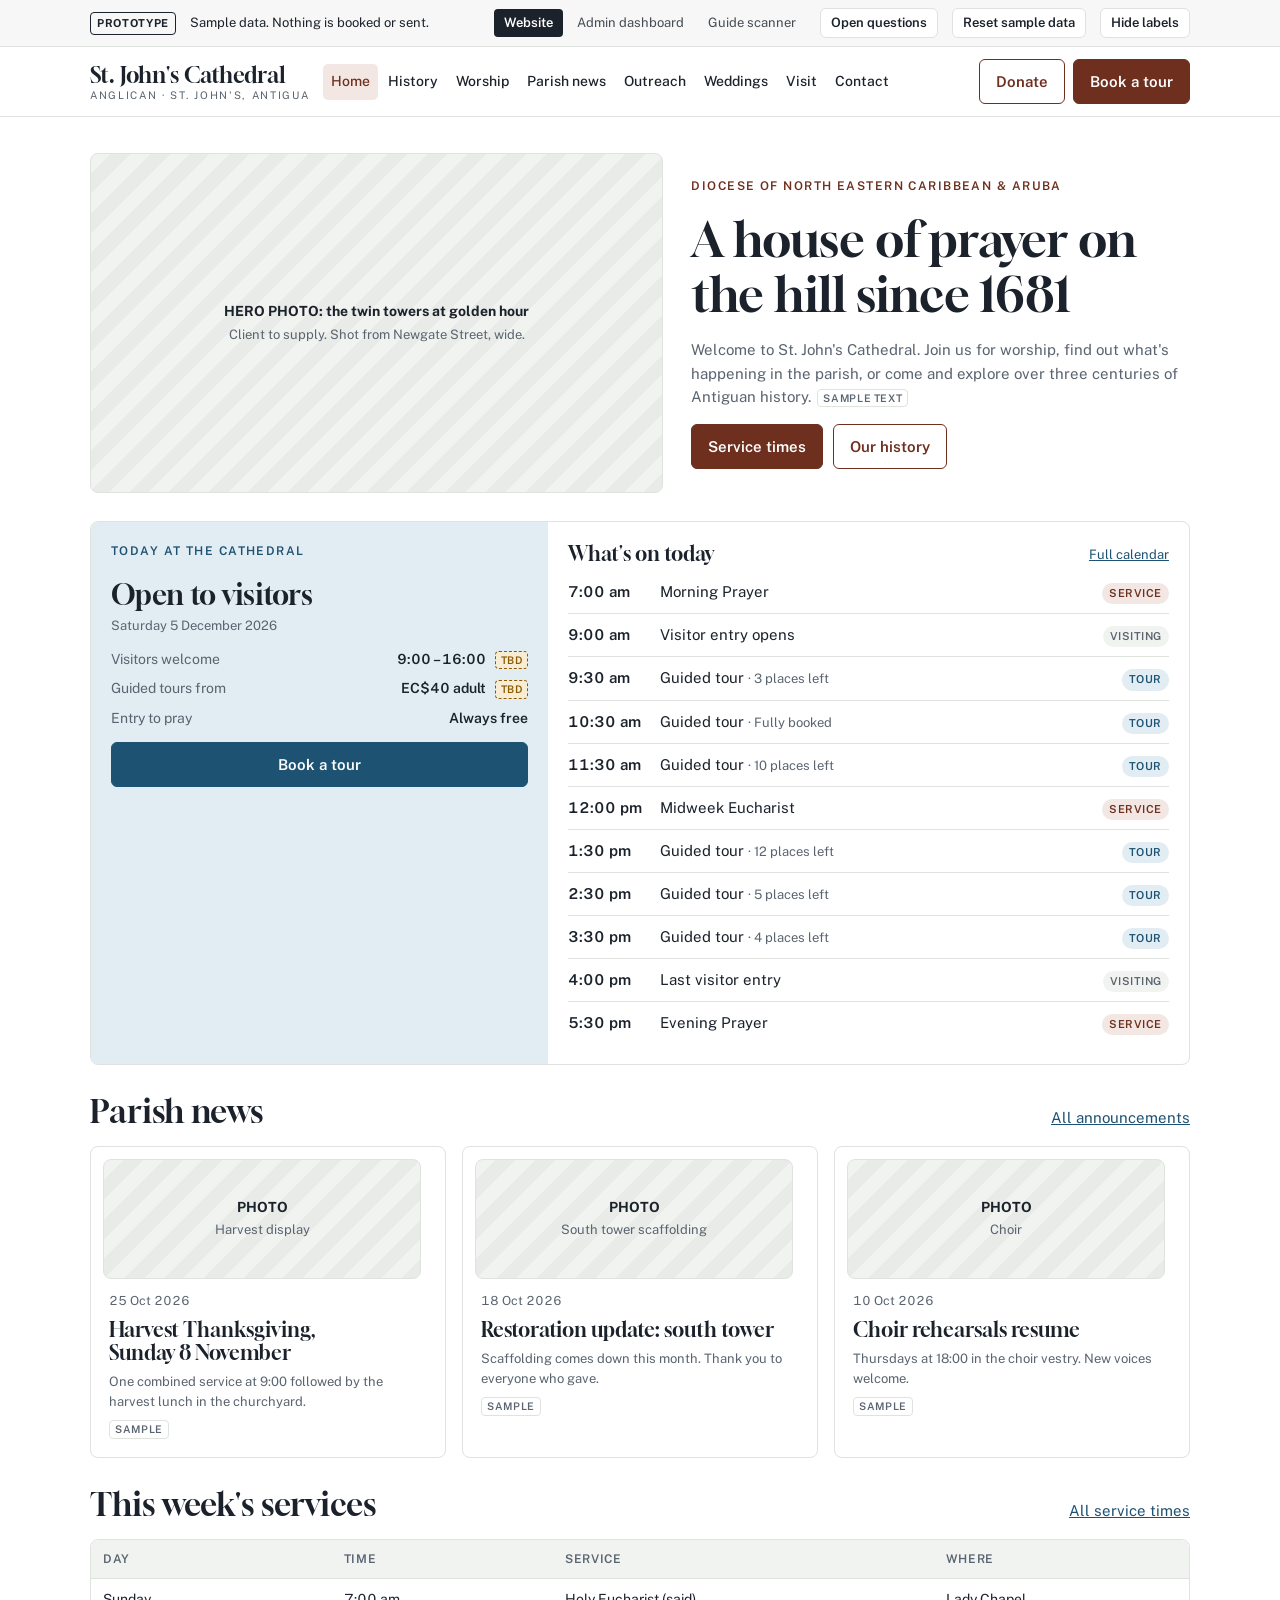
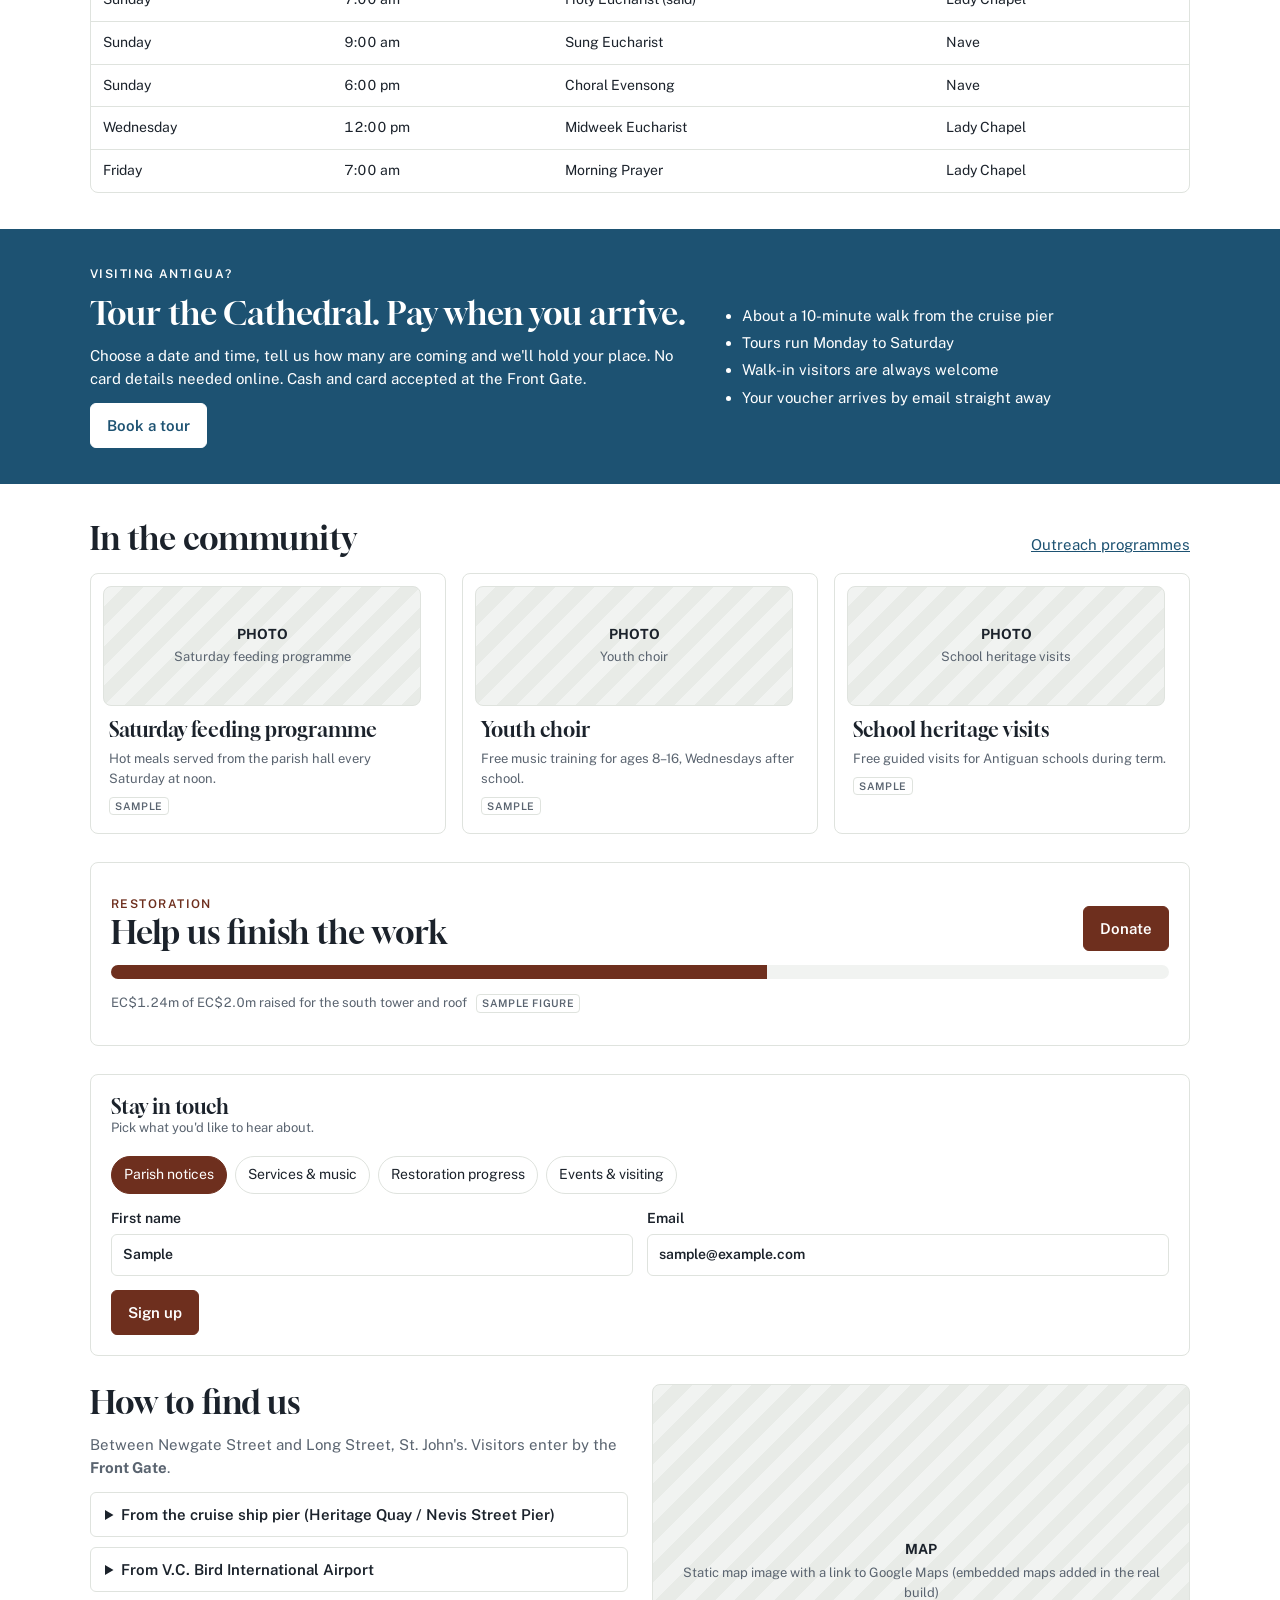
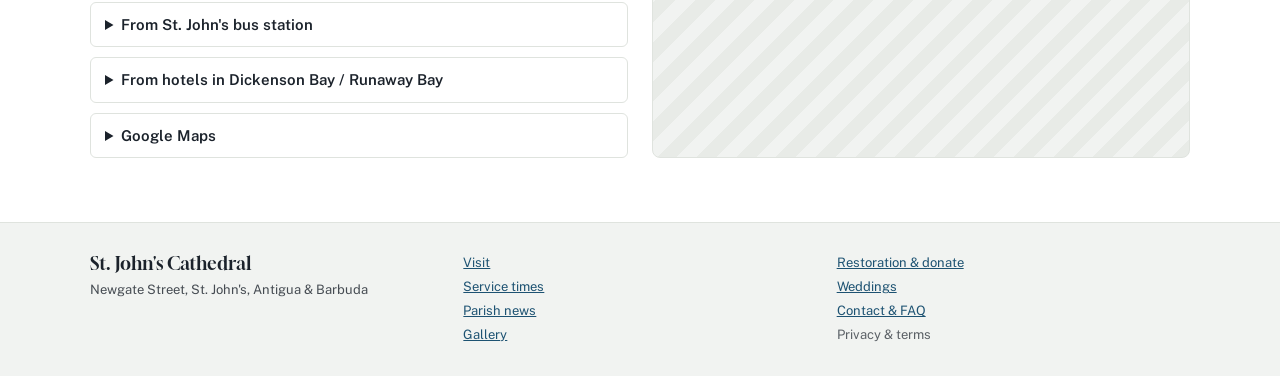
==== index.html @ 1766d7dc "Prototype upload Uploading prototype" ====
<!doctype html>
<html lang="en">
<head>
<meta charset="utf-8">
<meta name="viewport" content="width=device-width, initial-scale=1, viewport-fit=cover">
<title>St. John's Cathedral</title>
<link rel="preconnect" href="https://fonts.googleapis.com">
<link rel="stylesheet" href="https://fonts.googleapis.com/css2?family=Gloock&family=Public+Sans:wght@400;500;600;700&display=swap">
<link rel="stylesheet" href="styles.css">
</head>
<body data-page="home">
<div class="proto gut"><div class="col">
  <span class="tag">Prototype</span>
  <span>Sample data. Nothing is booked or sent.</span>
  <span class="sp"></span>
  <div class="modes" role="navigation" aria-label="Prototype views">
    <a href="index.html" data-mode="site">Website</a>
    <a href="admin.html" data-mode="admin">Admin dashboard</a>
    <a href="scanner.html" data-mode="scanner">Guide scanner</a>
  </div>
  <button type="button" id="qBtn">Open questions</button>
  <button type="button" id="resetBtn">Reset sample data</button>
  <button type="button" id="tbdBtn" aria-pressed="true">Hide labels</button>
</div></div>

<header class="site gut" id="siteHeader"><div class="col">
  <a class="wordmark" href="index.html">St. John's Cathedral<small>Anglican · St. John's, Antigua</small></a>
  <button type="button" class="menu-btn" id="menuBtn" aria-expanded="false" aria-controls="mainNav">Menu</button>
  <nav class="main" id="mainNav" aria-label="Main">
    <a href="index.html">Home</a>
    <a href="history.html">History</a>
    <a href="worship.html">Worship</a>
    <a href="news.html">Parish news</a>
    <a href="outreach.html">Outreach</a>
    <a href="weddings.html">Weddings</a>
    <a href="visit.html">Visit</a>
    <a href="contact.html">Contact</a>
  </nav>
  <div class="hdr-cta">
    <a class="btn ghost" href="restore.html">Donate</a>
    <a class="btn" href="book.html">Book a tour</a>
  </div>
</div></header>

<main>
<section class="view" data-view="home"><div class="gut"><div class="col stack">
  <div class="hero">
    <div class="ph" style="min-height:340px"><div><b>HERO PHOTO: the twin towers at golden hour</b>Client to supply. Shot from Newgate Street, wide.</div></div>
    <div class="copy">
      <div class="eyebrow">Diocese of North Eastern Caribbean &amp; Aruba</div>
      <h1>A house of prayer on the hill since 1681</h1>
      <p class="muted">Welcome to St. John's Cathedral. Join us for worship, find out what's happening in the parish, or come and explore over three centuries of Antiguan history.<span class="sample">Sample text</span></p>
      <div class="chips" style="gap:10px">
        <a class="btn" href="worship.html">Service times</a>
        <a class="btn ghost" href="history.html">Our history</a>
      </div>
    </div>
  </div>

  <div class="today">
    <div class="open">
      <div class="eyebrow" style="color:var(--sea)">Today at the Cathedral</div>
      <div><div class="big" id="todayLabel">Open</div><p class="muted small" id="todayDate"></p></div>
      <div class="sumrows">
        <div><dt>Visitors welcome</dt><dd class="tnum">9:00 – 16:00 <span class="tbd">TBD</span></dd></div>
        <div><dt>Guided tours from</dt><dd class="tnum" id="fromPrice">EC$40</dd></div>
        <div><dt>Entry to pray</dt><dd>Always free</dd></div>
      </div>
      <a class="btn sea" href="book.html">Book a tour</a>
    </div>
    <div>
      <div class="sec-head" style="margin-bottom:6px"><h3>What's on today</h3><a href="worship.html" class="small">Full calendar</a></div>
      <ul class="tl" id="todayList"></ul>
    </div>
  </div>

  <div class="stack" style="gap:16px">
    <div class="sec-head"><h2>Parish news</h2><a href="news.html">All announcements</a></div>
    <div class="cards" id="homeNews"></div>
  </div>

  <div class="stack" style="gap:16px">
    <div class="sec-head"><h2>This week's services</h2><a href="worship.html">All service times</a></div>
    <div class="tw"><table><thead><tr><th>Day</th><th>Time</th><th>Service</th><th>Where</th></tr></thead><tbody id="homeServices"></tbody></table></div>
  </div>
</div></div>

  <div class="visit-band gut" style="margin-top:36px"><div class="col">
    <div class="stack" style="gap:12px">
      <div class="eyebrow">Visiting Antigua?</div>
      <h2>Tour the Cathedral. Pay when you arrive.</h2>
      <p>Choose a date and time, tell us how many are coming and we'll hold your place. No card details needed online. Cash and card accepted at the Front Gate.</p>
      <div><a class="btn" href="book.html">Book a tour</a></div>
    </div>
    <ul>
      <li>About a 10-minute walk from the cruise pier</li>
      <li>Tours run Monday to Saturday</li>
      <li>Walk-in visitors are always welcome</li>
      <li>Your voucher arrives by email straight away</li>
    </ul>
  </div></div>

<div class="gut"><div class="col stack" style="padding-top:36px">
  <div class="stack" style="gap:16px">
    <div class="sec-head"><h2>In the community</h2><a href="outreach.html">Outreach programmes</a></div>
    <div class="cards" id="homeOutreach"></div>
  </div>

  <div class="band" style="border-radius:8px;border:1px solid var(--line)"><div class="col" style="padding-inline:20px;display:grid;gap:14px">
    <div class="sec-head"><div><div class="eyebrow">Restoration</div><h2>Help us finish the work</h2></div><a class="btn" href="restore.html">Donate</a></div>
    <div class="progress" aria-label="Restoration fund progress"><i style="width:62%"></i></div>
    <p class="muted small tnum">EC$1.24m of EC$2.0m raised for the south tower and roof <span class="sample">Sample figure</span></p>
  </div></div>

  <div class="panel">
    <div><h3>Stay in touch</h3><p class="muted small">Pick what you'd like to hear about.</p></div>
    <form id="newsForm" class="stack" style="gap:14px">
      <div class="chips">
        <label class="chip"><input type="checkbox" id="nl1" checked><span>Parish notices</span></label>
        <label class="chip"><input type="checkbox" id="nl2"><span>Services &amp; music</span></label>
        <label class="chip"><input type="checkbox" id="nl3"><span>Restoration progress</span></label>
        <label class="chip"><input type="checkbox" id="nl4"><span>Events &amp; visiting</span></label>
      </div>
      <div class="grid2"><label class="f">First name<input id="nlName" value="Sample"></label><label class="f">Email<input id="nlEmail" type="email" value="sample@example.com"></label></div>
      <div><button type="submit">Sign up</button></div>
    </form>
  </div>

  <div class="find">
    <div class="stack" style="gap:12px">
      <h2>How to find us</h2>
      <p class="muted">Between Newgate Street and Long Street, St. John's. Visitors enter by the <b>Front Gate</b>.</p>
      <div class="dirs" id="dirsHome"></div>
    </div>
    <div class="ph" style="min-height:260px"><div><b>MAP</b>Static map image with a link to Google Maps (embedded maps added in the real build)</div></div>
  </div>
</div></div>
</section>
</main>

<footer class="site gut" id="siteFooter"><div class="col">
  <div><h3>St. John's Cathedral</h3><p class="small" style="opacity:.8;margin-top:6px">Newgate Street, St. John's, Antigua &amp; Barbuda</p></div>
  <div class="small" style="display:grid;gap:4px"><a href="visit.html">Visit</a><a href="worship.html">Service times</a><a href="news.html">Parish news</a><a href="gallery.html">Gallery</a></div>
  <div class="small" style="display:grid;gap:4px"><a href="restore.html">Restoration &amp; donate</a><a href="weddings.html">Weddings</a><a href="contact.html">Contact &amp; FAQ</a><span style="opacity:.7">Privacy &amp; terms</span></div>
</div></footer>

<aside class="drawer" id="drawer" hidden aria-label="Open questions">
  <div class="sec-head"><h2>Open questions</h2><button type="button" class="ghost" id="qClose">Close</button></div>
  <p class="muted small">To settle with the church at tonight's showcase. Each one appears in the prototype with a <span class="tbd" style="margin:0">TBD</span> label.</p>
  <ol id="qList"></ol>
</aside>
<div class="toast" id="toast" hidden role="status"></div>
<script src="app.js"></script>
</body>
</html>
---- styles.css ----
/* Base reset */
:root{padding-top:env(safe-area-inset-top,0px);padding-bottom:env(safe-area-inset-bottom,0px)}
body{margin:0}
img{max-width:100%}
[hidden]{display:none!important}

/* Layout: clickable site mockup. A thin prototype bar switches between Website / Admin / Scanner; site pages share one sticky header and a 1100px column. */
:root{
  --bg:#ffffff; --surface:#ffffff; --sunk:#f1f3f1; --ink:#1b222b; --muted:#5a6470; --line:#dfe3de;
  --accent:#6e2f1e;        /* mahogany */
  --accent-ink:#ffffff;
  --accent-soft:#f2e7e3;
  --sea:#1d5272;           /* harbour blue */
  --sea-soft:#e2edf3;
  --ok:#2c6b3d; --ok-soft:#e2f0e5; --bad:#a3302a; --bad-soft:#f6e2e0; --warn:#8a5a00; --warn-soft:#f7ecd4;
  --proto:#f6f7f6; --proto-ink:#1b222b; --bezel:#2a2f36; --bezel-ink:#e9ecef; --toast:#1b222b; --toast-ink:#ffffff;
  --hatch:#e8ebe7;
  color-scheme:light;
  --display:"Gloock", Georgia, "Times New Roman", serif;
  --body:"Public Sans", system-ui, -apple-system, "Segoe UI", sans-serif;
  --mono:ui-monospace, "SFMono-Regular", Menlo, Consolas, monospace;
}
*{box-sizing:border-box}
body{background:var(--bg);color:var(--ink);font-family:var(--body);font-size:15px;line-height:1.55}
body::before{content:"";position:fixed;inset:0 0 auto;height:env(safe-area-inset-top,0px);z-index:30;background:var(--proto)}
.gut{padding-left:max(16px,env(safe-area-inset-left,0px));padding-right:max(16px,env(safe-area-inset-right,0px))}
.col{max-width:1100px;margin:0 auto}
a{color:var(--sea)}
h1,h2,h3{font-family:var(--display);font-weight:400;line-height:1.15;text-wrap:balance;margin:0}
h1{font-size:clamp(30px,5vw,48px)} h2{font-size:clamp(24px,3.2vw,32px)} h3{font-size:20px}
p{margin:0} .muted{color:var(--muted)} .small{font-size:13px}
.eyebrow{font-size:12px;letter-spacing:.12em;text-transform:uppercase;font-weight:600;color:var(--accent)}
button,.btn{font:inherit;font-weight:600;border-radius:6px;padding:10px 16px;cursor:pointer;border:1px solid var(--accent);background:var(--accent);color:var(--accent-ink);text-decoration:none;display:inline-flex;align-items:center;gap:8px;justify-content:center}
.btn.ghost,button.ghost{background:transparent;color:var(--accent)}
.btn.sea{background:var(--sea);border-color:var(--sea);color:var(--surface)}
button:disabled{opacity:.45;cursor:not-allowed}
:focus-visible{outline:2px solid var(--sea);outline-offset:2px}
input,select,textarea{font:inherit;color:var(--ink);background:var(--surface);border:1px solid var(--line);border-radius:6px;padding:9px 11px;width:100%}
textarea{min-height:90px;resize:vertical}
label.f{display:grid;gap:5px;font-weight:600;font-size:14px}
label.f .hint{font-weight:400;color:var(--muted);font-size:13px}
.grid2{display:grid;grid-template-columns:repeat(auto-fit,minmax(240px,1fr));gap:14px}
.tnum{font-variant-numeric:tabular-nums}

/* prototype bar */
.proto{background:var(--proto);color:var(--proto-ink);border-bottom:1px solid var(--line);font-size:13px;position:relative;z-index:25}
.proto .col{display:flex;flex-wrap:wrap;gap:8px 14px;align-items:center;padding-block:8px}
.proto .tag{font-weight:700;letter-spacing:.06em;text-transform:uppercase;font-size:11px;border:1px solid currentColor;border-radius:4px;padding:2px 6px}
.proto .modes{display:flex;gap:4px;flex-wrap:wrap}
.proto .modes a{color:var(--proto-ink);text-decoration:none;padding:4px 10px;border-radius:4px;opacity:.8}
.proto .modes a.on{background:var(--ink);color:var(--surface);opacity:1;font-weight:600}
.proto .sp{flex:1}
.proto button{background:var(--surface);border:1px solid var(--line);color:var(--proto-ink);padding:4px 10px;font-size:13px}

/* TBD chips */
.tbd{display:inline-block;font:600 10.5px/1 var(--body);letter-spacing:.06em;text-transform:uppercase;color:var(--warn);background:var(--warn-soft);border:1px dashed var(--warn);border-radius:4px;padding:3px 5px;vertical-align:middle;margin-left:6px;white-space:nowrap}
.sample{display:inline-block;font:600 10.5px/1 var(--body);letter-spacing:.06em;text-transform:uppercase;color:var(--muted);border:1px solid var(--line);border-radius:4px;padding:3px 5px;vertical-align:middle;margin-left:6px}
body.hide-tbd .tbd,body.hide-tbd .sample{display:none}

/* site header */
header.site{position:sticky;top:env(safe-area-inset-top,0px);z-index:20;background:var(--surface);border-bottom:1px solid var(--line)}
header.site .col{display:flex;align-items:center;gap:14px;padding-block:12px;flex-wrap:wrap}
.wordmark{font-family:var(--display);font-size:22px;color:var(--ink);text-decoration:none;line-height:1;display:grid}
.wordmark small{font-family:var(--body);font-size:10.5px;letter-spacing:.16em;text-transform:uppercase;color:var(--muted);margin-top:4px}
nav.main{display:flex;gap:2px;flex-wrap:wrap;flex:1}
nav.main a{color:var(--ink);text-decoration:none;padding:7px 8px;border-radius:5px;font-size:14px;font-weight:500;white-space:nowrap}
nav.main a:hover{background:var(--sunk)} nav.main a.on{color:var(--accent);background:var(--accent-soft)}
.hdr-cta{display:flex;gap:8px}
.menu-btn{display:none}
@media (max-width:1240px){
  nav.main{display:none;order:5;flex-basis:100%;flex-direction:column}
  nav.main.open{display:flex}
  .menu-btn{display:inline-flex;background:transparent;color:var(--ink);border-color:var(--line);margin-left:auto}
  .hdr-cta{order:4;flex-basis:100%}
  .hdr-cta .btn{flex:1}
}

main section.view{padding-block:36px 64px}
.stack{display:grid;gap:28px}
.sec-head{display:flex;justify-content:space-between;align-items:end;gap:12px;flex-wrap:wrap}

/* photo placeholders */
.ph{background:repeating-linear-gradient(135deg,var(--sunk) 0 14px,var(--hatch) 14px 28px);border:1px solid var(--line);border-radius:8px;display:grid;place-items:center;text-align:center;color:var(--muted);font-size:13px;padding:16px;min-height:140px;max-width:100%}
.ph b{display:block;color:var(--ink);font-size:14px;margin-bottom:2px}

/* home */
.hero{display:grid;grid-template-columns:minmax(0,1.15fr) minmax(0,1fr);gap:28px;align-items:stretch}
.hero .ph{min-height:340px}
.hero .copy{display:grid;gap:16px;align-content:center}
@media (max-width:820px){.hero{grid-template-columns:minmax(0,1fr)}.hero .ph{min-height:220px}}
.today{display:grid;grid-template-columns:minmax(0,1fr) minmax(0,1.4fr);gap:0;background:var(--surface);border:1px solid var(--line);border-radius:8px;overflow:hidden}
.today>div{padding:20px;min-width:0}
.today .open{background:var(--sea-soft);display:grid;gap:12px;align-content:start}
.today .big{font-family:var(--display);font-size:28px}
@media (max-width:720px){.today{grid-template-columns:minmax(0,1fr)}}
.tl{list-style:none;margin:0;padding:0;display:grid;gap:0}
.tl li{display:grid;grid-template-columns:80px minmax(0,1fr) auto;gap:12px;padding:9px 0;border-bottom:1px solid var(--line);align-items:baseline}
.tl li:last-child{border-bottom:0}
.tl .t{font-variant-numeric:tabular-nums;font-weight:600}
.kind{font-size:11px;font-weight:600;letter-spacing:.05em;text-transform:uppercase;padding:2px 7px;border-radius:999px}
.kind.svc{background:var(--accent-soft);color:var(--accent)} .kind.tourk{background:var(--sea-soft);color:var(--sea)} .kind.info{background:var(--sunk);color:var(--muted)}
.cards{display:grid;grid-template-columns:repeat(auto-fit,minmax(250px,1fr));gap:16px}
.card{background:var(--surface);border:1px solid var(--line);border-radius:8px;padding:18px;display:grid;gap:8px;align-content:start;min-width:0}
.card .ph{min-height:120px;margin:-6px -6px 4px}
.date{font-size:12.5px;color:var(--muted);font-variant-numeric:tabular-nums}
.band{background:var(--surface);border-block:1px solid var(--line)}
.band .col{padding-block:32px}
.visit-band{background:var(--sea);color:var(--surface)}
.visit-band .col{padding-block:36px;display:grid;grid-template-columns:minmax(0,1.3fr) minmax(0,1fr);gap:28px;align-items:center}
.visit-band h2,.visit-band .eyebrow{color:var(--surface)}
.visit-band .btn{background:var(--surface);color:var(--sea);border-color:var(--surface)}
.visit-band ul{margin:0;padding-left:18px;display:grid;gap:4px}
@media (max-width:760px){.visit-band .col{grid-template-columns:minmax(0,1fr)}}
.chips{display:flex;flex-wrap:wrap;gap:8px}
.chip{position:relative}
.chip input{position:absolute;opacity:0;inset:0;margin:0;cursor:pointer}
.chip span{display:inline-block;padding:7px 12px;border:1px solid var(--line);border-radius:999px;font-size:14px;background:var(--surface)}
.chip input:checked+span{background:var(--accent);border-color:var(--accent);color:var(--accent-ink)}
.chip input:focus-visible+span{outline:2px solid var(--sea);outline-offset:2px}
.find{display:grid;grid-template-columns:minmax(0,1fr) minmax(0,1fr);gap:24px}
@media (max-width:720px){.find{grid-template-columns:minmax(0,1fr)}}
.dirs{display:grid;gap:10px}
.dirs details{background:var(--surface);border:1px solid var(--line);border-radius:6px;padding:10px 14px}
.dirs summary{cursor:pointer;font-weight:600}
.dirs p{margin-top:8px;color:var(--muted)}

/* history */
.timeline{position:relative;display:grid;gap:18px;padding-left:28px}
.timeline::before{content:"";position:absolute;left:7px;top:6px;bottom:6px;width:2px;background:var(--line)}
.era{position:relative;display:grid;grid-template-columns:110px minmax(0,1fr);gap:18px}
.era::before{content:"";position:absolute;left:-27px;top:7px;width:14px;height:14px;border-radius:50%;background:var(--surface);border:3px solid var(--accent)}
.era .yr{font-family:var(--display);font-size:26px;line-height:1}
@media (max-width:600px){.era{grid-template-columns:minmax(0,1fr);gap:4px}}
.era-body{display:grid;gap:8px;min-width:0}
.subtl{list-style:none;margin:6px 0 0;padding:0 0 0 18px;display:grid;gap:8px;position:relative;border-left:2px dashed var(--line)}
.subtl li{position:relative}
.subtl li::before{content:"";position:absolute;left:-24px;top:16px;width:10px;height:10px;border-radius:50%;background:var(--accent-soft);border:2px solid var(--accent)}
.ev{width:100%;display:grid;grid-template-columns:96px minmax(0,1fr) auto;grid-template-areas:"yr t more" "yr s more";gap:2px 14px;align-items:center;text-align:left;justify-content:stretch;
  background:var(--surface);color:var(--ink);border:1px solid var(--line);border-radius:8px;padding:10px 14px;font-weight:400}
.ev:hover{border-color:var(--accent);background:var(--accent-soft)}
.ev-yr{grid-area:yr;font-weight:700;color:var(--accent);font-variant-numeric:tabular-nums}
.ev-t{grid-area:t;font-weight:600}
.ev-s{grid-area:s;color:var(--muted);font-size:13.5px}
.ev-more{grid-area:more;color:var(--accent);font-size:13px;font-weight:600;white-space:nowrap}
@media (max-width:560px){.ev{grid-template-columns:minmax(0,1fr);grid-template-areas:"yr" "t" "s" "more"}}
.evdlg{border:1px solid var(--line);border-radius:12px;padding:0;width:min(640px,calc(100% - 32px));max-height:calc(100% - 48px);background:var(--surface);color:var(--ink);box-shadow:0 20px 60px rgba(20,25,30,.25)}
.evdlg::backdrop{background:rgba(20,25,30,.45)}
.evdlg-in{padding:22px;display:grid;gap:14px}
.ev-big{font-family:var(--display);font-size:40px;line-height:1;color:var(--accent)}

/* tables */
.tw{overflow-x:auto;border:1px solid var(--line);border-radius:8px;background:var(--surface)}
table{border-collapse:collapse;width:100%;font-size:14px}
th,td{text-align:left;padding:10px 12px;border-bottom:1px solid var(--line);white-space:nowrap}
th{font-size:12px;letter-spacing:.06em;text-transform:uppercase;color:var(--muted);font-weight:600;background:var(--sunk)}
tr:last-child td{border-bottom:0}
td.num,th.num{text-align:right;font-variant-numeric:tabular-nums}

/* booking */
.steps{display:flex;gap:6px;flex-wrap:wrap;list-style:none;margin:0;padding:0;counter-reset:s}
.steps li{counter-increment:s;display:flex;align-items:center;gap:8px;font-size:14px;color:var(--muted);padding:6px 12px 6px 6px;border-radius:999px;background:var(--sunk)}
.steps li::before{content:counter(s);display:grid;place-items:center;width:24px;height:24px;border-radius:50%;background:var(--surface);border:1px solid var(--line);font-weight:700;font-size:12px}
.steps li.on{color:var(--ink);background:var(--accent-soft);font-weight:600}
.steps li.on::before{background:var(--accent);border-color:var(--accent);color:var(--accent-ink)}
.steps li.done::before{content:"✓";background:var(--ok);border-color:var(--ok);color:var(--surface)}
.book-wrap{display:grid;grid-template-columns:minmax(0,1fr) 320px;gap:24px;align-items:start}
@media (max-width:900px){.book-wrap{grid-template-columns:minmax(0,1fr)}}
.panel{background:var(--surface);border:1px solid var(--line);border-radius:8px;padding:20px;display:grid;gap:18px;min-width:0}
.summary{position:sticky;top:calc(env(safe-area-inset-top,0px) + 90px)}
@media (max-width:900px){.summary{position:static}}
.tours{display:grid;grid-template-columns:repeat(auto-fit,minmax(200px,1fr));gap:10px}
.tour{border:1px solid var(--line);border-radius:8px;padding:14px;text-align:left;background:var(--bg);color:var(--ink);font-weight:400;display:grid;gap:4px;justify-content:stretch;align-content:start}
.tour b{font-size:15px} .tour.on{border:2px solid var(--accent);background:var(--accent-soft);padding:13px}
.cal-head{display:flex;justify-content:space-between;align-items:center;gap:8px}
.cal-head button{padding:6px 12px;background:transparent;color:var(--ink);border-color:var(--line)}
.cal{display:grid;grid-template-columns:repeat(7,minmax(0,1fr));gap:4px}
.cal .dow{font-size:11.5px;text-align:center;color:var(--muted);font-weight:600;padding:4px 0}
.cal button{padding:0;aspect-ratio:1/1;max-width:100%;background:var(--bg);color:var(--ink);border:1px solid var(--line);font-weight:500;font-variant-numeric:tabular-nums;position:relative;font-size:14px}
.cal button.few::after{content:"";position:absolute;bottom:5px;left:50%;width:5px;height:5px;margin-left:-2.5px;border-radius:50%;background:var(--warn)}
.cal button.full{text-decoration:line-through;color:var(--muted)}
.cal button.on{background:var(--accent);border-color:var(--accent);color:var(--accent-ink)}
.cal button:disabled{background:transparent;border-color:transparent;color:var(--muted);opacity:.5}
.legend{display:flex;gap:14px;flex-wrap:wrap;font-size:12.5px;color:var(--muted)}
.legend i{display:inline-block;width:8px;height:8px;border-radius:50%;background:var(--warn);margin-right:5px}
.slots{display:grid;grid-template-columns:repeat(auto-fill,minmax(130px,1fr));gap:8px}
.slot{display:grid;gap:2px;padding:10px;background:var(--bg);color:var(--ink);border:1px solid var(--line);font-weight:600;justify-items:start}
.slot small{font-weight:400;color:var(--muted);font-size:12px}
.slot.on{background:var(--accent);border-color:var(--accent);color:var(--accent-ink)} .slot.on small{color:var(--accent-ink)}
.slot:disabled small{color:var(--bad)}
.party{display:grid;gap:12px}
.prow{display:flex;justify-content:space-between;align-items:center;gap:12px;padding:12px 0;border-bottom:1px solid var(--line);flex-wrap:wrap}
.stepper{display:flex;align-items:center;gap:6px}
.stepper button{width:38px;height:38px;padding:0;background:var(--bg);color:var(--ink);border-color:var(--line);font-size:18px}
.stepper output{min-width:34px;text-align:center;font-weight:700;font-size:18px;font-variant-numeric:tabular-nums}
.total{background:var(--sea-soft);border-radius:8px;padding:16px;display:grid;gap:4px}
.total .amt{font-family:var(--display);font-size:30px;font-variant-numeric:tabular-nums}
.disclaimer{border:2px solid var(--accent);border-radius:8px;padding:14px 16px;font-weight:700;background:var(--accent-soft)}
.disclaimer span{display:block;font-weight:400;margin-top:2px}
.warnbox{background:var(--warn-soft);border:1px solid var(--warn);color:var(--ink);border-radius:8px;padding:12px 14px;font-size:14px}
.sumrows{display:grid;gap:8px;font-size:14px}
.sumrows div{display:flex;justify-content:space-between;gap:12px}
.sumrows dt{color:var(--muted)} .sumrows dd{margin:0;text-align:right;font-weight:600}
.nav-row{display:flex;justify-content:space-between;gap:10px;flex-wrap:wrap}

/* voucher + email */
.confirm-head{display:grid;gap:8px;text-align:left}
.ok-badge{display:inline-flex;align-items:center;gap:8px;color:var(--ok);background:var(--ok-soft);padding:5px 12px;border-radius:999px;font-weight:600;font-size:14px;width:max-content;max-width:100%}
.voucher{display:grid;grid-template-columns:minmax(0,1fr) 170px;gap:20px;border:2px dashed var(--accent);border-radius:10px;padding:20px;background:var(--surface)}
.voucher .qr{background:#ffffff;padding:8px;border-radius:6px;border:1px solid var(--line);align-self:start;justify-self:end;max-width:100%}
.voucher canvas{display:block;width:150px;height:150px;max-width:100%;image-rendering:pixelated}
@media (max-width:560px){.voucher{grid-template-columns:minmax(0,1fr)}.voucher .qr{justify-self:start}}
.vref{font-family:var(--mono);font-size:20px;font-weight:700;letter-spacing:.06em}
.tabs{display:flex;gap:4px;border-bottom:1px solid var(--line);flex-wrap:wrap}
.tabs button{background:transparent;border:0;border-bottom:2px solid transparent;border-radius:0;color:var(--muted);padding:10px 14px}
.tabs button.on{color:var(--accent);border-bottom-color:var(--accent)}
.mail{border:1px solid var(--line);border-radius:8px;overflow:hidden;background:var(--surface)}
.mail .hd{background:var(--sunk);padding:12px 16px;font-size:13.5px;display:grid;gap:3px}
.mail .hd b{display:inline-block;width:64px;color:var(--muted);font-weight:600}
.mail .bd{padding:0}
.mail .brand{background:var(--accent);color:var(--accent-ink);padding:22px 24px}
.mail .brand h3{color:var(--accent-ink)}
.mail .inner{padding:22px 24px;display:grid;gap:14px;max-width:620px}
.kv{display:grid;grid-template-columns:140px minmax(0,1fr);gap:6px 14px;font-size:14px}
.kv dt{color:var(--muted)} .kv dd{margin:0;font-weight:600}
@media (max-width:480px){.kv{grid-template-columns:minmax(0,1fr)}.kv dd{margin-bottom:6px}}

/* admin */
.admin-wrap{display:grid;grid-template-columns:200px minmax(0,1fr);gap:24px;align-items:start}
@media (max-width:800px){.admin-wrap{grid-template-columns:minmax(0,1fr)}}
.side{display:grid;gap:2px;background:var(--surface);border:1px solid var(--line);border-radius:8px;padding:8px}
.side button{background:transparent;border:0;color:var(--ink);justify-content:flex-start;font-weight:500;padding:9px 12px}
.side button.on{background:var(--accent-soft);color:var(--accent);font-weight:600}
@media (max-width:800px){.side{display:flex;flex-wrap:wrap}}
.stats{display:grid;grid-template-columns:repeat(auto-fit,minmax(160px,1fr));gap:12px}
.stat{background:var(--surface);border:1px solid var(--line);border-radius:8px;padding:14px 16px;display:grid;gap:2px}
.stat .v{font-family:var(--display);font-size:28px;font-variant-numeric:tabular-nums}
.stat .l{font-size:12.5px;color:var(--muted)}
.cap{display:grid;gap:8px}
.caprow{display:grid;grid-template-columns:76px minmax(0,1fr) 72px;gap:10px;align-items:center;font-size:13.5px}
.capbar{height:10px;border-radius:5px;background:var(--sunk);overflow:hidden}
.capbar i{display:block;height:100%;background:var(--sea)}
.capbar i.hi{background:var(--warn)} .capbar i.full{background:var(--bad)}
.pill{display:inline-block;font-size:12px;font-weight:600;padding:3px 9px;border-radius:999px}
.pill.booked{background:var(--sea-soft);color:var(--sea)} .pill.in{background:var(--ok-soft);color:var(--ok)} .pill.paid{background:var(--accent-soft);color:var(--accent)}
.bars{display:grid;grid-template-columns:repeat(7,minmax(0,1fr));gap:10px;align-items:end;height:180px;padding-top:10px;border-bottom:1px solid var(--line)}
.bars div{display:grid;gap:4px;align-content:end;justify-items:center;height:100%}
.bars i{display:block;width:100%;max-width:44px;background:var(--sea);border-radius:4px 4px 0 0}
.bars span{font-size:12px;color:var(--muted);font-variant-numeric:tabular-nums}
.bars-x{display:grid;grid-template-columns:repeat(7,minmax(0,1fr));gap:10px;font-size:12px;color:var(--muted);text-align:center}
.hbar{display:grid;grid-template-columns:150px minmax(0,1fr) 40px;gap:10px;align-items:center;font-size:13.5px}
.blocked-list{display:flex;flex-wrap:wrap;gap:6px}
.blocked-list span{background:var(--bad-soft);color:var(--bad);border-radius:999px;padding:4px 10px;font-size:13px;display:inline-flex;gap:6px;align-items:center}
.blocked-list button{padding:0 4px;background:transparent;border:0;color:var(--bad);font-size:15px}

/* scanner */
.phone{width:min(380px,100%);margin:0 auto;background:var(--bezel);border-radius:34px;padding:14px}
.screen{background:var(--bg);border-radius:24px;overflow:hidden;min-height:620px;display:grid;grid-template-rows:auto 1fr}
.screen .top{background:var(--accent);color:var(--accent-ink);padding:14px 18px;display:flex;justify-content:space-between;align-items:center;font-size:13px}
.screen .top b{font-size:15px}
.screen .body{padding:16px;display:grid;gap:14px;align-content:start}
.viewfinder{aspect-ratio:1/1;max-width:100%;border-radius:14px;background:var(--bezel);display:grid;place-items:center;color:var(--bezel-ink);font-size:13px;text-align:center;padding:20px;position:relative}
.viewfinder::before{content:"";position:absolute;inset:18%;border:3px solid var(--bezel-ink);border-radius:12px;opacity:.6}
.result{border-radius:14px;padding:16px;display:grid;gap:10px}
.result.good{background:var(--ok-soft);border:2px solid var(--ok)} .result.badr{background:var(--bad-soft);border:2px solid var(--bad)}
.result .st{font-weight:800;font-size:20px;letter-spacing:.02em}
.result.good .st{color:var(--ok)} .result.badr .st{color:var(--bad)}
.pick{display:grid;gap:6px}
.pick button{justify-content:space-between;background:var(--surface);color:var(--ink);border-color:var(--line);font-weight:500;font-size:13.5px;padding:9px 12px}

/* faq, forms */
.faq{display:grid;gap:8px}
.faq details{background:var(--surface);border:1px solid var(--line);border-radius:8px;padding:14px 16px}
.faq summary{cursor:pointer;font-weight:600}
.faq p{margin-top:10px;color:var(--muted);max-width:65ch}
.progress{height:14px;background:var(--sunk);border-radius:7px;overflow:hidden}
.progress i{display:block;height:100%;background:var(--accent)}
.prose{max-width:65ch;display:grid;gap:12px}

/* drawer + toast */
.drawer{position:fixed;top:0;right:0;bottom:0;width:min(420px,100%);background:var(--surface);border-left:1px solid var(--line);z-index:40;overflow:auto;
  padding:calc(20px + env(safe-area-inset-top,0px)) max(20px,env(safe-area-inset-right,0px)) calc(20px + env(safe-area-inset-bottom,0px)) 20px;display:grid;gap:14px;align-content:start;box-shadow:-12px 0 30px rgba(0,0,0,.18)}
.drawer ol{margin:0;padding-left:20px;display:grid;gap:10px}
.drawer li b{display:block}
.drawer li span{color:var(--muted);font-size:13.5px}
.toast{position:fixed;left:50%;transform:translateX(-50%);bottom:calc(20px + env(safe-area-inset-bottom,0px));background:var(--toast);color:var(--toast-ink);padding:11px 18px;border-radius:8px;z-index:50;font-size:14px;max-width:calc(100% - 32px)}
footer.site{background:var(--sunk);color:var(--ink);border-top:1px solid var(--line)}
footer.site .col{padding-block:30px;display:grid;grid-template-columns:repeat(auto-fit,minmax(200px,1fr));gap:20px;font-size:14px}
footer.site a{color:var(--sea)}
footer.site h3{font-size:18px}
@media (prefers-reduced-motion:no-preference){html{scroll-behavior:smooth}}
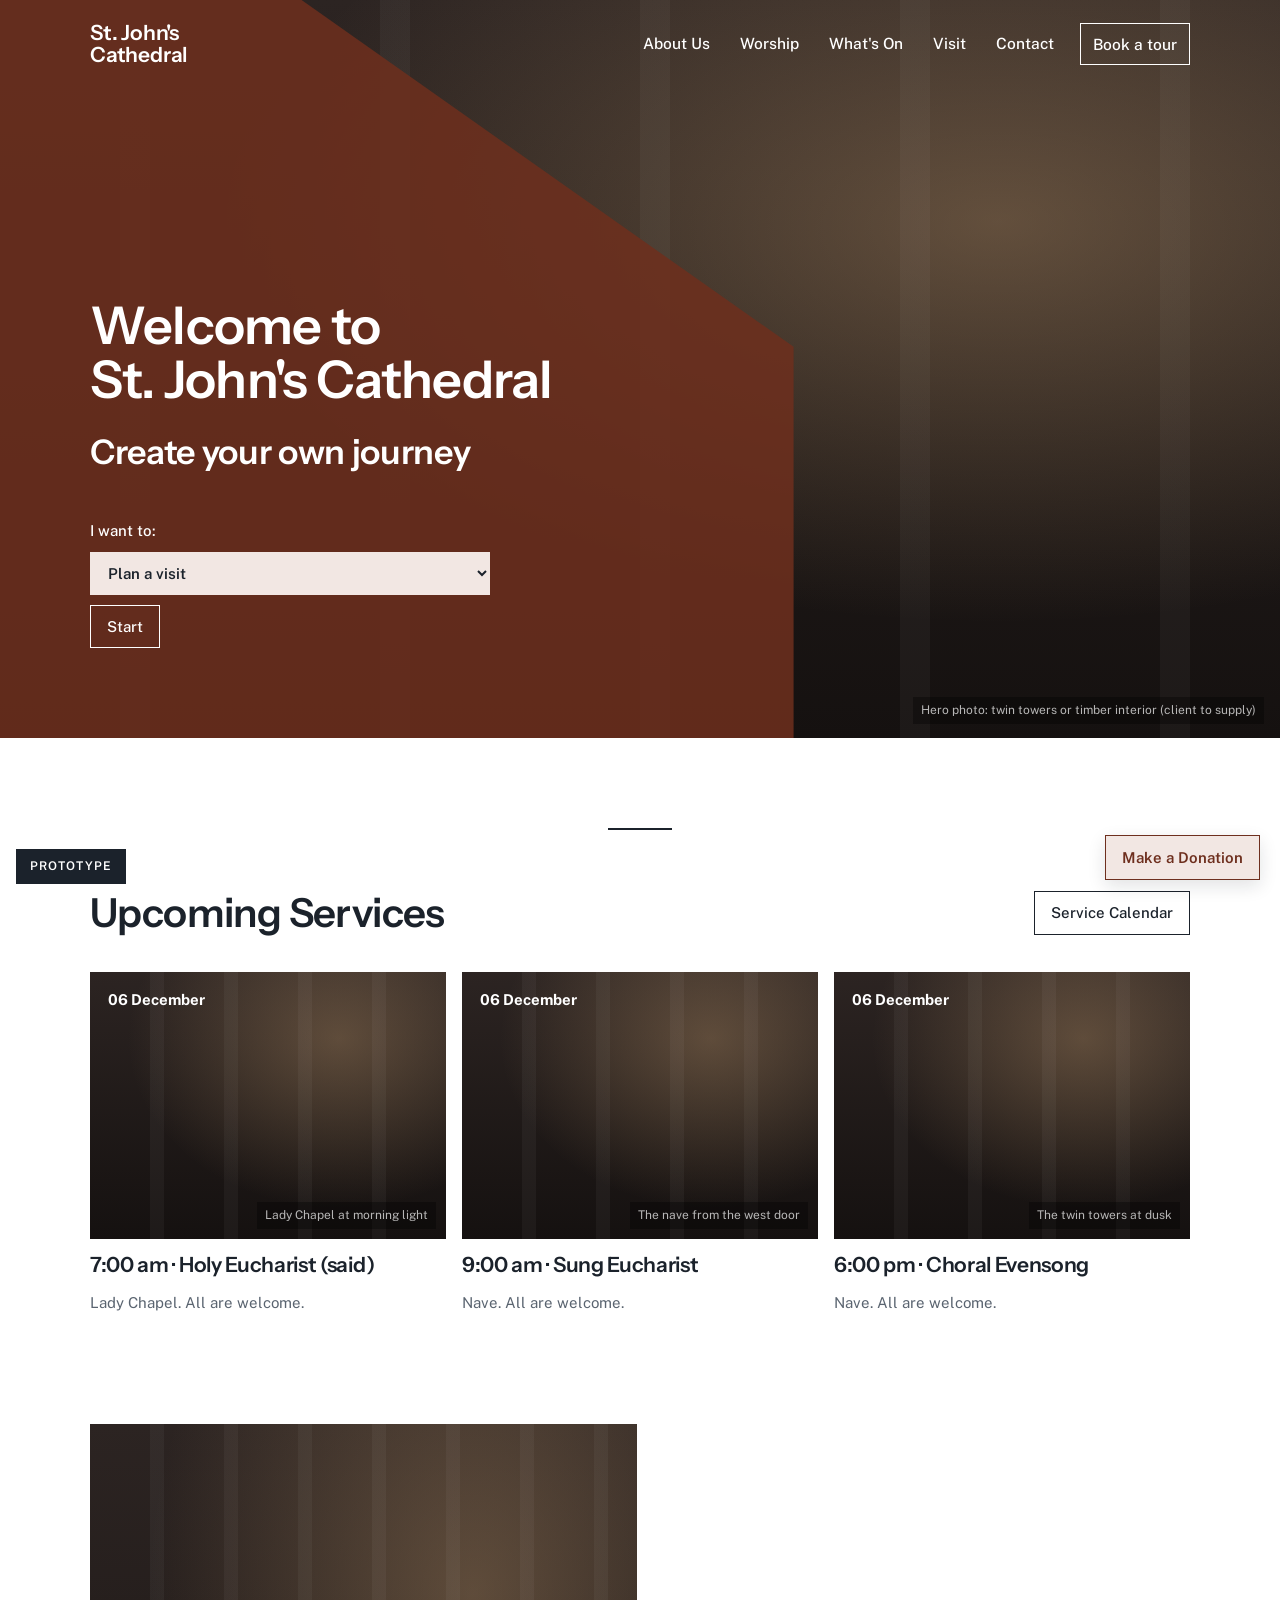
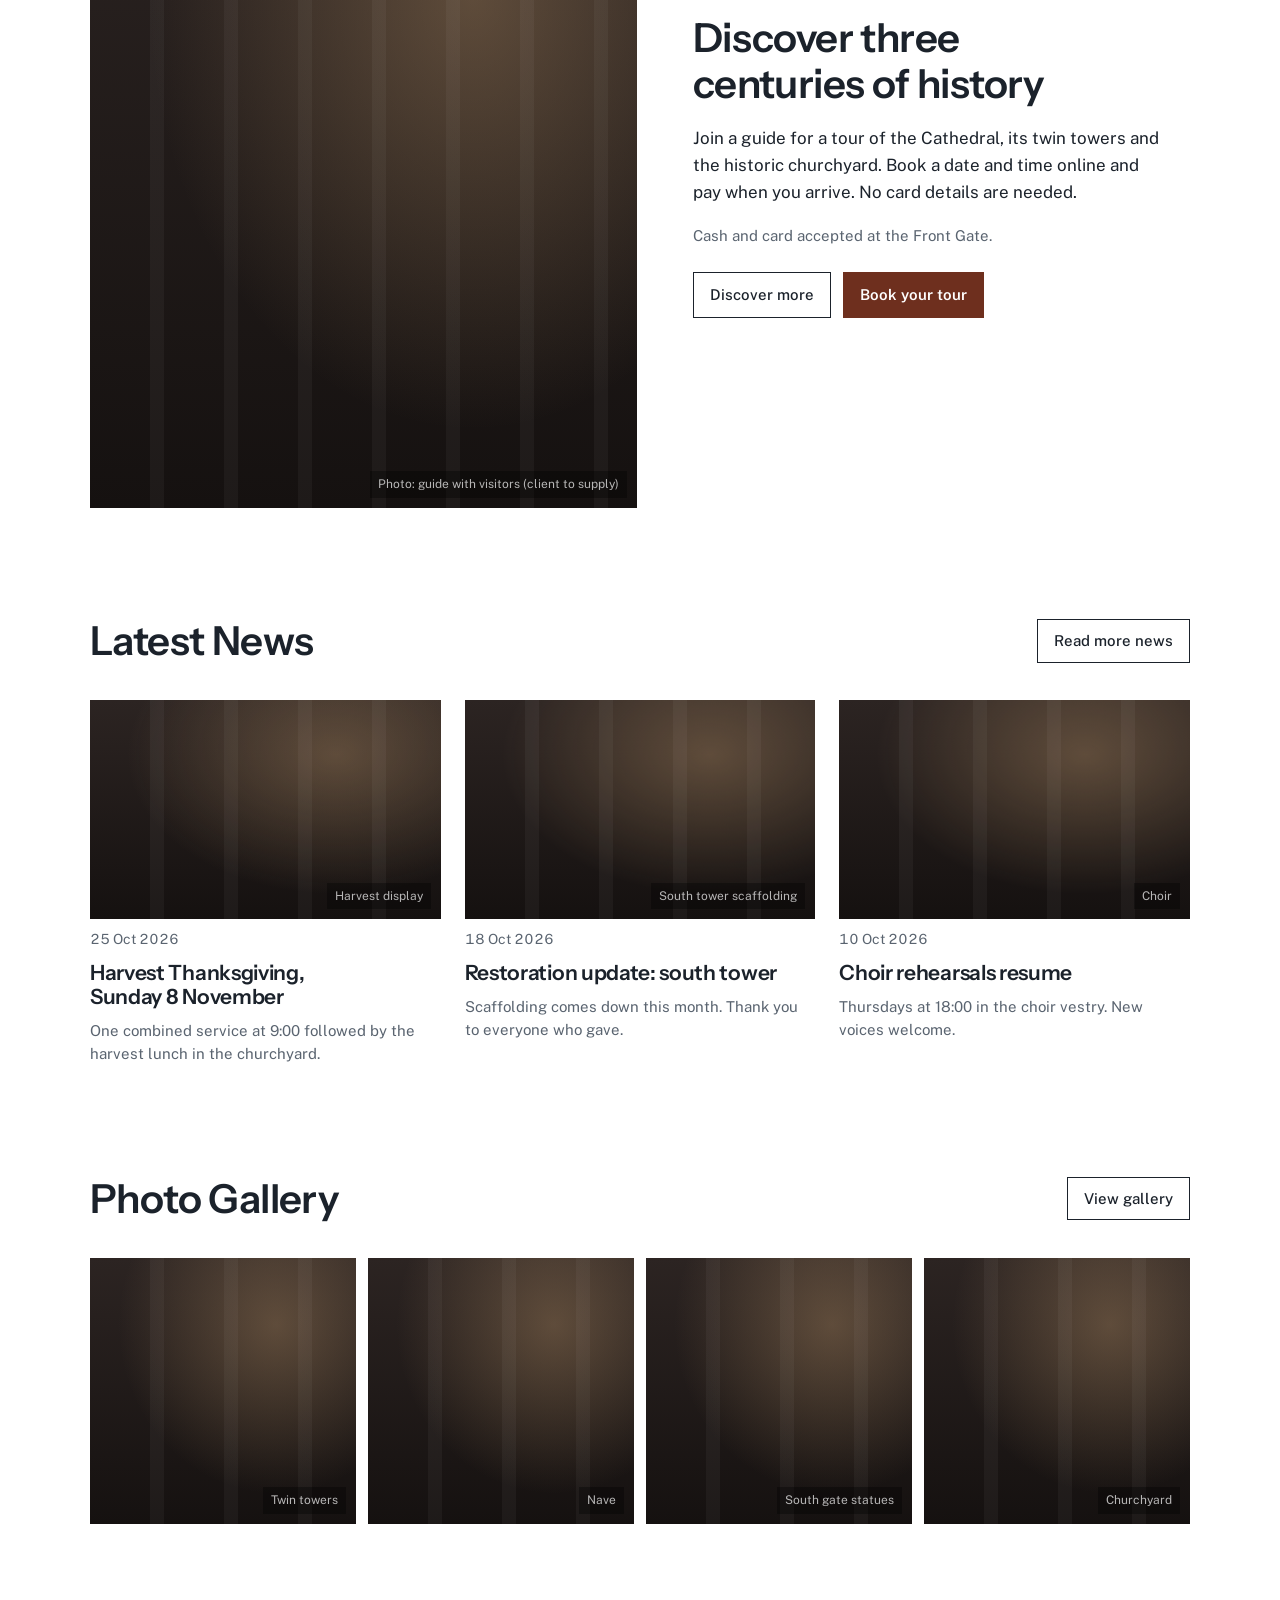
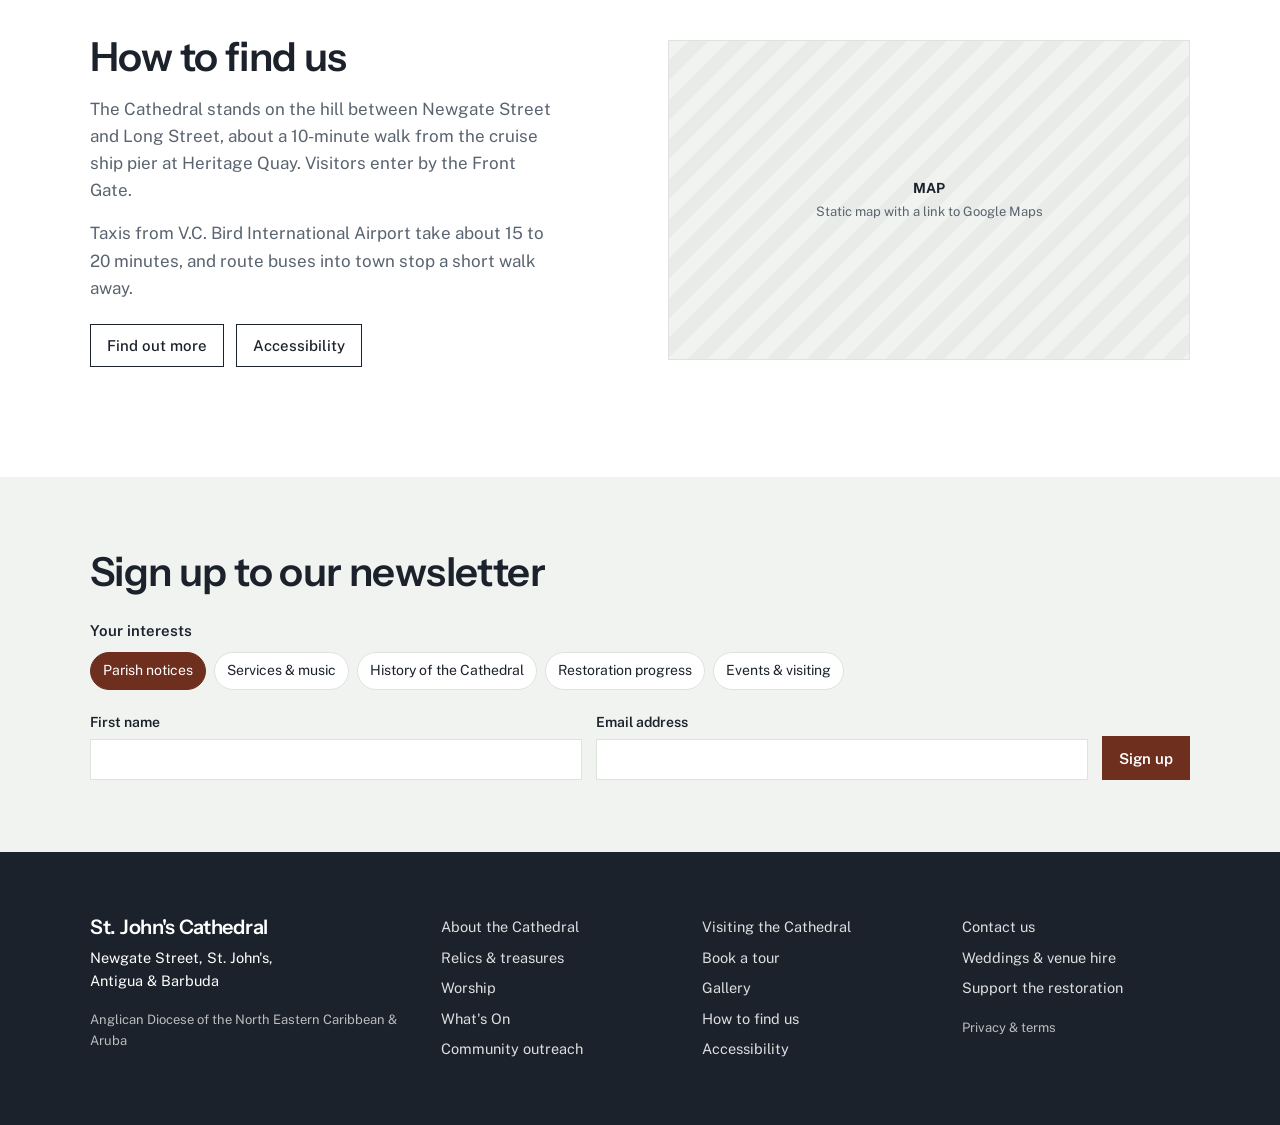
==== commit 5edab9c5: "Updated the prototype UI Added changes" ====
--- a/index.html
+++ b/index.html
@@ -5,148 +5,143 @@
 <meta name="viewport" content="width=device-width, initial-scale=1, viewport-fit=cover">
 <title>St. John's Cathedral</title>
 <link rel="preconnect" href="https://fonts.googleapis.com">
-<link rel="stylesheet" href="https://fonts.googleapis.com/css2?family=Gloock&family=Public+Sans:wght@400;500;600;700&display=swap">
+<link rel="stylesheet" href="https://fonts.googleapis.com/css2?family=Gloock&family=Instrument+Sans:wght@500;600;700&family=Public+Sans:wght@400;500;600;700&display=swap">
 <link rel="stylesheet" href="styles.css">
 </head>
-<body data-page="home">
-<div class="proto gut"><div class="col">
-  <span class="tag">Prototype</span>
-  <span>Sample data. Nothing is booked or sent.</span>
-  <span class="sp"></span>
-  <div class="modes" role="navigation" aria-label="Prototype views">
-    <a href="index.html" data-mode="site">Website</a>
-    <a href="admin.html" data-mode="admin">Admin dashboard</a>
-    <a href="scanner.html" data-mode="scanner">Guide scanner</a>
-  </div>
-  <button type="button" id="qBtn">Open questions</button>
-  <button type="button" id="resetBtn">Reset sample data</button>
-  <button type="button" id="tbdBtn" aria-pressed="true">Hide labels</button>
-</div></div>
-
+<body data-page="home" class="hide-tbd">
 <header class="site gut" id="siteHeader"><div class="col">
-  <a class="wordmark" href="index.html">St. John's Cathedral<small>Anglican · St. John's, Antigua</small></a>
+  <a class="wordmark" href="index.html">St. John's<br>Cathedral</a>
   <button type="button" class="menu-btn" id="menuBtn" aria-expanded="false" aria-controls="mainNav">Menu</button>
   <nav class="main" id="mainNav" aria-label="Main">
-    <a href="index.html">Home</a>
-    <a href="history.html">History</a>
+    <a href="history.html">About Us</a>
     <a href="worship.html">Worship</a>
-    <a href="news.html">Parish news</a>
-    <a href="outreach.html">Outreach</a>
-    <a href="weddings.html">Weddings</a>
+    <a href="news.html">What's On</a>
     <a href="visit.html">Visit</a>
     <a href="contact.html">Contact</a>
+    <a class="nav-book" href="book.html">Book a tour</a>
   </nav>
-  <div class="hdr-cta">
-    <a class="btn ghost" href="restore.html">Donate</a>
-    <a class="btn" href="book.html">Book a tour</a>
-  </div>
 </div></header>
 
 <main>
-<section class="view" data-view="home"><div class="gut"><div class="col stack">
-  <div class="hero">
-    <div class="ph" style="min-height:340px"><div><b>HERO PHOTO: the twin towers at golden hour</b>Client to supply. Shot from Newgate Street, wide.</div></div>
-    <div class="copy">
-      <div class="eyebrow">Diocese of North Eastern Caribbean &amp; Aruba</div>
-      <h1>A house of prayer on the hill since 1681</h1>
-      <p class="muted">Welcome to St. John's Cathedral. Join us for worship, find out what's happening in the parish, or come and explore over three centuries of Antiguan history.<span class="sample">Sample text</span></p>
-      <div class="chips" style="gap:10px">
-        <a class="btn" href="worship.html">Service times</a>
-        <a class="btn ghost" href="history.html">Our history</a>
+<section class="view" data-view="home">
+  <div class="hero2">
+    <div class="hero2-photo" role="img" aria-label="Photo placeholder: Cathedral interior"><span class="ph-note">Hero photo: twin towers or timber interior (client to supply)</span></div>
+    <div class="hero2-panel"></div>
+    <div class="hero2-in gut"><div class="col">
+      <div class="hero2-copy">
+        <h1>Welcome to<br>St. John's Cathedral</h1>
+        <p class="hero2-sub">Create your own journey</p>
+        <form class="journey" id="journeyForm">
+          <label for="journey">I want to:</label>
+          <div class="journey-row">
+            <select id="journey">
+              <option value="visit.html">Plan a visit</option>
+              <option value="book.html">Book a guided tour</option>
+              <option value="worship.html">Attend a service</option>
+              <option value="news.html">See what's on</option>
+              <option value="history.html">Explore our history</option>
+              <option value="relics.html">See the relics &amp; treasures</option>
+              <option value="weddings.html">Plan a wedding or event</option>
+              <option value="restore.html">Support the restoration</option>
+              <option value="contact.html">Get in touch</option>
+            </select>
+          </div>
+          <button type="submit" class="btn-line">Start</button>
+        </form>
       </div>
-    </div>
+    </div></div>
   </div>
 
-  <div class="today">
-    <div class="open">
-      <div class="eyebrow" style="color:var(--sea)">Today at the Cathedral</div>
-      <div><div class="big" id="todayLabel">Open</div><p class="muted small" id="todayDate"></p></div>
-      <div class="sumrows">
-        <div><dt>Visitors welcome</dt><dd class="tnum">9:00 – 16:00 <span class="tbd">TBD</span></dd></div>
-        <div><dt>Guided tours from</dt><dd class="tnum" id="fromPrice">EC$40</dd></div>
-        <div><dt>Entry to pray</dt><dd>Always free</dd></div>
+  <div class="gut"><div class="col home-stack">
+
+    <section class="hsec">
+      <span class="rule" aria-hidden="true"></span>
+      <div class="hsec-head"><h2>Upcoming Services</h2><a class="btn-line dark" href="worship.html">Service Calendar</a></div>
+      <div class="img-cards" id="svcCards"></div>
+    </section>
+
+    <section class="feature">
+      <div class="feature-img ph-dark" role="img" aria-label="Photo placeholder: guide with visitors in the nave"><span class="ph-note">Photo: guide with visitors (client to supply)</span></div>
+      <div class="feature-copy">
+        <h2>Discover three centuries of history</h2>
+        <p>Join a guide for a tour of the Cathedral, its twin towers and the historic churchyard. Book a date and time online and pay when you arrive. No card details are needed.</p>
+        <p class="feature-note">Cash and card accepted at the Front Gate.</p>
+        <div class="feature-btns"><a class="btn-line dark" href="visit.html">Discover more</a><a class="btn" href="book.html">Book your tour</a></div>
       </div>
-      <a class="btn sea" href="book.html">Book a tour</a>
-    </div>
-    <div>
-      <div class="sec-head" style="margin-bottom:6px"><h3>What's on today</h3><a href="worship.html" class="small">Full calendar</a></div>
-      <ul class="tl" id="todayList"></ul>
-    </div>
-  </div>
+    </section>
 
-  <div class="stack" style="gap:16px">
-    <div class="sec-head"><h2>Parish news</h2><a href="news.html">All announcements</a></div>
-    <div class="cards" id="homeNews"></div>
-  </div>
+    <section class="hsec">
+      <div class="hsec-head"><h2>Latest News</h2><a class="btn-line dark" href="news.html">Read more news</a></div>
+      <div class="news-list" id="homeNewsList"></div>
+    </section>
 
-  <div class="stack" style="gap:16px">
-    <div class="sec-head"><h2>This week's services</h2><a href="worship.html">All service times</a></div>
-    <div class="tw"><table><thead><tr><th>Day</th><th>Time</th><th>Service</th><th>Where</th></tr></thead><tbody id="homeServices"></tbody></table></div>
-  </div>
-</div></div>
+    <section class="hsec">
+      <div class="hsec-head"><h2>Photo Gallery</h2><a class="btn-line dark" href="gallery.html">View gallery</a></div>
+      <div class="gallery-strip">
+        <div class="ph-dark sq" role="img" aria-label="Photo placeholder"><span class="ph-note">Twin towers</span></div>
+        <div class="ph-dark sq" role="img" aria-label="Photo placeholder"><span class="ph-note">Nave</span></div>
+        <div class="ph-dark sq" role="img" aria-label="Photo placeholder"><span class="ph-note">South gate statues</span></div>
+        <div class="ph-dark sq" role="img" aria-label="Photo placeholder"><span class="ph-note">Churchyard</span></div>
+      </div>
+    </section>
 
-  <div class="visit-band gut" style="margin-top:36px"><div class="col">
-    <div class="stack" style="gap:12px">
-      <div class="eyebrow">Visiting Antigua?</div>
-      <h2>Tour the Cathedral. Pay when you arrive.</h2>
-      <p>Choose a date and time, tell us how many are coming and we'll hold your place. No card details needed online. Cash and card accepted at the Front Gate.</p>
-      <div><a class="btn" href="book.html">Book a tour</a></div>
-    </div>
-    <ul>
-      <li>About a 10-minute walk from the cruise pier</li>
-      <li>Tours run Monday to Saturday</li>
-      <li>Walk-in visitors are always welcome</li>
-      <li>Your voucher arrives by email straight away</li>
-    </ul>
+    <section class="findus">
+      <div>
+        <h2>How to find us</h2>
+        <p>The Cathedral stands on the hill between Newgate Street and Long Street, about a 10-minute walk from the cruise ship pier at Heritage Quay. Visitors enter by the Front Gate.</p>
+        <p>Taxis from V.C. Bird International Airport take about 15 to 20 minutes, and route buses into town stop a short walk away.</p>
+        <div class="feature-btns"><a class="btn-line dark" href="visit.html">Find out more</a><a class="btn-line dark" href="visit.html#access">Accessibility</a></div>
+      </div>
+      <div class="ph map-ph"><div><b>MAP</b>Static map with a link to Google Maps</div></div>
+    </section>
   </div></div>
 
-<div class="gut"><div class="col stack" style="padding-top:36px">
-  <div class="stack" style="gap:16px">
-    <div class="sec-head"><h2>In the community</h2><a href="outreach.html">Outreach programmes</a></div>
-    <div class="cards" id="homeOutreach"></div>
-  </div>
-
-  <div class="band" style="border-radius:8px;border:1px solid var(--line)"><div class="col" style="padding-inline:20px;display:grid;gap:14px">
-    <div class="sec-head"><div><div class="eyebrow">Restoration</div><h2>Help us finish the work</h2></div><a class="btn" href="restore.html">Donate</a></div>
-    <div class="progress" aria-label="Restoration fund progress"><i style="width:62%"></i></div>
-    <p class="muted small tnum">EC$1.24m of EC$2.0m raised for the south tower and roof <span class="sample">Sample figure</span></p>
-  </div></div>
-
-  <div class="panel">
-    <div><h3>Stay in touch</h3><p class="muted small">Pick what you'd like to hear about.</p></div>
-    <form id="newsForm" class="stack" style="gap:14px">
-      <div class="chips">
+  <section class="signup gut"><div class="col">
+    <h2>Sign up to our newsletter</h2>
+    <form id="newsForm" class="signup-form">
+      <fieldset class="chips">
+        <legend>Your interests</legend>
         <label class="chip"><input type="checkbox" id="nl1" checked><span>Parish notices</span></label>
         <label class="chip"><input type="checkbox" id="nl2"><span>Services &amp; music</span></label>
-        <label class="chip"><input type="checkbox" id="nl3"><span>Restoration progress</span></label>
-        <label class="chip"><input type="checkbox" id="nl4"><span>Events &amp; visiting</span></label>
+        <label class="chip"><input type="checkbox" id="nl3"><span>History of the Cathedral</span></label>
+        <label class="chip"><input type="checkbox" id="nl4"><span>Restoration progress</span></label>
+        <label class="chip"><input type="checkbox" id="nl5"><span>Events &amp; visiting</span></label>
+      </fieldset>
+      <div class="signup-row">
+        <label class="f">First name<input id="nlName" autocomplete="given-name"></label>
+        <label class="f">Email address<input id="nlEmail" type="email" autocomplete="email"></label>
+        <button type="submit">Sign up</button>
       </div>
-      <div class="grid2"><label class="f">First name<input id="nlName" value="Sample"></label><label class="f">Email<input id="nlEmail" type="email" value="sample@example.com"></label></div>
-      <div><button type="submit">Sign up</button></div>
     </form>
-  </div>
-
-  <div class="find">
-    <div class="stack" style="gap:12px">
-      <h2>How to find us</h2>
-      <p class="muted">Between Newgate Street and Long Street, St. John's. Visitors enter by the <b>Front Gate</b>.</p>
-      <div class="dirs" id="dirsHome"></div>
-    </div>
-    <div class="ph" style="min-height:260px"><div><b>MAP</b>Static map image with a link to Google Maps (embedded maps added in the real build)</div></div>
-  </div>
-</div></div>
+  </div></section>
 </section>
 </main>
 
 <footer class="site gut" id="siteFooter"><div class="col">
-  <div><h3>St. John's Cathedral</h3><p class="small" style="opacity:.8;margin-top:6px">Newgate Street, St. John's, Antigua &amp; Barbuda</p></div>
-  <div class="small" style="display:grid;gap:4px"><a href="visit.html">Visit</a><a href="worship.html">Service times</a><a href="news.html">Parish news</a><a href="gallery.html">Gallery</a></div>
-  <div class="small" style="display:grid;gap:4px"><a href="restore.html">Restoration &amp; donate</a><a href="weddings.html">Weddings</a><a href="contact.html">Contact &amp; FAQ</a><span style="opacity:.7">Privacy &amp; terms</span></div>
+  <div class="fcol"><h3>St. John's Cathedral</h3><p>Newgate Street, St. John's,<br>Antigua &amp; Barbuda</p><p class="fnote">Anglican Diocese of the North Eastern Caribbean &amp; Aruba</p></div>
+  <div class="fcol"><a href="history.html">About the Cathedral</a><a href="relics.html">Relics &amp; treasures</a><a href="worship.html">Worship</a><a href="news.html">What's On</a><a href="outreach.html">Community outreach</a></div>
+  <div class="fcol"><a href="visit.html">Visiting the Cathedral</a><a href="book.html">Book a tour</a><a href="gallery.html">Gallery</a><a href="visit.html#getting-here">How to find us</a><a href="visit.html#access">Accessibility</a></div>
+  <div class="fcol"><a href="contact.html">Contact us</a><a href="weddings.html">Weddings &amp; venue hire</a><a href="restore.html">Support the restoration</a><span class="fnote">Privacy &amp; terms</span></div>
 </div></footer>
 
+<div class="proto-pill" id="protoPill">
+  <button type="button" id="protoToggle" aria-expanded="false" aria-controls="protoMenu">Prototype</button>
+  <div class="proto-menu" id="protoMenu" hidden>
+    <p class="muted small">Sample data. Nothing is booked or sent.</p>
+    <div class="pm-links modes">
+      <a href="index.html" data-mode="site">Website</a>
+      <a href="admin.html" data-mode="admin">Admin dashboard</a>
+      <a href="scanner.html" data-mode="scanner">Guide scanner</a>
+    </div>
+    <button type="button" id="qBtn">Open questions</button>
+    <button type="button" id="tbdBtn" aria-pressed="false">Show labels</button>
+    <button type="button" id="resetBtn">Reset sample data</button>
+  </div>
+</div>
+<a class="float-donate" href="restore.html">Make a Donation</a>
 <aside class="drawer" id="drawer" hidden aria-label="Open questions">
   <div class="sec-head"><h2>Open questions</h2><button type="button" class="ghost" id="qClose">Close</button></div>
-  <p class="muted small">To settle with the church at tonight's showcase. Each one appears in the prototype with a <span class="tbd" style="margin:0">TBD</span> label.</p>
+  <p class="muted small">Still to confirm with the church. Each one appears in the prototype with a <span class="tbd" style="margin:0">TBD</span> label.</p>
   <ol id="qList"></ol>
 </aside>
 <div class="toast" id="toast" hidden role="status"></div>
--- a/styles.css
+++ b/styles.css
@@ -288,3 +288,188 @@
 footer.site a{color:var(--sea)}
 footer.site h3{font-size:18px}
 @media (prefers-reduced-motion:no-preference){html{scroll-behavior:smooth}}
+
+/* =========================================================
+   v2 (6 Nov 2026): calmer layout modelled on the Liverpool Cathedral homepage
+   ========================================================= */
+:root{
+  --display:"Instrument Sans", "Public Sans", system-ui, -apple-system, "Segoe UI", sans-serif;
+  --hero-ink:#ffffff;
+  --panel:rgba(110,47,30,.86);   /* mahogany panel over the hero photo */
+  --photo-a:#2c2422; --photo-b:#151110;
+}
+h1,h2,h3{font-weight:600;letter-spacing:-.015em}
+h1{font-size:clamp(32px,5vw,54px)}
+h2{font-size:clamp(26px,3.4vw,40px)}
+main section.view{padding-block:56px 96px}
+main section.view[data-view="home"]{padding-block:0}
+.stack{gap:36px}
+
+/* header: wordmark left, short menu right */
+header.site{border-bottom:1px solid var(--line)}
+header.site .col{padding-block:22px;gap:24px;flex-wrap:nowrap}
+.wordmark{font-family:var(--display);font-weight:600;font-size:21px;line-height:1.05;letter-spacing:-.01em}
+.wordmark small{display:none}
+nav.main{justify-content:flex-end;gap:6px}
+nav.main a{font-size:15.5px;font-weight:500;padding:8px 12px;background:transparent}
+nav.main a:hover{background:transparent;text-decoration:underline;text-underline-offset:6px}
+nav.main a.on{background:transparent;color:var(--accent);text-decoration:underline;text-underline-offset:6px;text-decoration-thickness:2px}
+nav.main a.nav-book{border:1px solid currentColor;border-radius:0;margin-left:8px;text-decoration:none}
+.hdr-cta{display:none}
+@media (max-width:1240px){
+  nav.main{display:flex}
+  header.site .col{flex-wrap:wrap}
+  .menu-btn{display:none}
+}
+@media (max-width:820px){
+  nav.main{display:none;flex-basis:100%;flex-direction:column;align-items:flex-start}
+  nav.main.open{display:flex}
+  .menu-btn{display:inline-flex;border-radius:0}
+  nav.main a.nav-book{margin-left:0}
+}
+
+/* homepage header sits over the hero */
+body[data-page="home"] header.site{position:absolute;left:0;right:0;top:0;background:transparent;border-bottom:0;color:var(--hero-ink)}
+body[data-page="home"] header.site .wordmark,
+body[data-page="home"] nav.main a{color:var(--hero-ink)}
+body[data-page="home"] .menu-btn{color:var(--hero-ink);border-color:var(--hero-ink)}
+body[data-page="home"] nav.main.open{background:var(--accent);padding:10px;margin-inline:-10px}
+
+/* hero */
+.hero2{position:relative;min-height:clamp(560px,82vh,760px);display:grid;overflow:hidden;color:var(--hero-ink)}
+.hero2-photo{position:absolute;inset:0;
+  background:
+    repeating-linear-gradient(90deg,rgba(255,255,255,0) 0 120px,rgba(255,255,255,.035) 120px 150px,rgba(255,255,255,0) 150px 260px),
+    radial-gradient(ellipse at 78% 30%,rgba(214,170,120,.35),rgba(0,0,0,0) 55%),
+    linear-gradient(180deg,var(--photo-a),var(--photo-b))}
+.hero2-panel{position:absolute;inset:0 auto 0 0;width:62%;background:var(--panel);clip-path:polygon(0 0,38% 0,100% 47%,100% 100%,0 100%)}
+.hero2-in{position:relative;display:grid;align-items:end;padding-block:150px 90px}
+.hero2-copy{max-width:520px;display:grid;gap:18px}
+.hero2-copy h1{color:var(--hero-ink);font-size:clamp(36px,5vw,52px);line-height:1.05}
+.hero2-sub{font-family:var(--display);font-size:clamp(24px,3vw,34px);font-weight:600;letter-spacing:-.01em}
+.journey{display:grid;gap:10px;margin-top:22px;max-width:400px}
+.journey label{font-weight:500}
+.journey select{border-radius:0;border:0;background:var(--accent-soft);color:var(--ink);font-weight:600;padding:12px 14px}
+.btn-line{font:inherit;font-weight:500;display:inline-flex;align-items:center;justify-content:center;padding:9px 16px;border:1px solid var(--hero-ink);color:var(--hero-ink);background:transparent;border-radius:0;text-decoration:none;cursor:pointer;justify-self:start}
+.btn-line:hover{background:var(--hero-ink);color:var(--accent)}
+.btn-line.dark{border-color:var(--ink);color:var(--ink)}
+.btn-line.dark:hover{background:var(--ink);color:var(--surface)}
+.ph-note{position:absolute;right:max(16px,env(safe-area-inset-right,0px));bottom:14px;font-size:12px;color:rgba(255,255,255,.7);background:rgba(0,0,0,.35);padding:4px 8px}
+@media (max-width:820px){
+  .hero2-panel{width:100%;clip-path:none}
+  .hero2-in{padding-block:130px 60px}
+}
+
+/* floating donation button (as on Liverpool) */
+.float-donate{position:fixed;right:max(20px,env(safe-area-inset-right,0px));bottom:calc(20px + env(safe-area-inset-bottom,0px));z-index:15;background:var(--accent-soft);color:var(--accent);border:1px solid var(--accent);padding:10px 16px;font-weight:600;text-decoration:none;box-shadow:0 6px 18px rgba(20,25,30,.12)}
+.float-donate:hover{background:var(--accent);color:var(--accent-ink)}
+
+/* homepage sections */
+.home-stack{display:grid;gap:110px;padding-block:90px 110px}
+.hsec{display:grid;gap:36px}
+.rule{display:block;width:64px;height:2px;background:var(--ink);justify-self:center;margin-bottom:24px}
+.hsec-head{display:flex;justify-content:space-between;align-items:center;gap:16px;flex-wrap:wrap}
+.img-cards{display:grid;grid-template-columns:repeat(3,minmax(0,1fr));gap:16px}
+@media (max-width:820px){.img-cards{grid-template-columns:minmax(0,1fr)}}
+.img-card{display:grid;gap:14px;color:var(--ink);text-decoration:none}
+.img-card .pic{position:relative;aspect-ratio:4/3;max-width:100%}
+.img-card .date-over{position:absolute;left:18px;top:16px;color:var(--hero-ink);font-weight:700;font-size:15px}
+.img-card h3{font-size:21px}
+.img-card p{color:var(--muted)}
+.img-card:hover h3{text-decoration:underline;text-underline-offset:4px}
+.ph-dark{position:relative;background:
+    repeating-linear-gradient(90deg,rgba(255,255,255,0) 0 60px,rgba(255,255,255,.04) 60px 74px),
+    radial-gradient(ellipse at 70% 25%,rgba(214,170,120,.32),rgba(0,0,0,0) 60%),
+    linear-gradient(180deg,var(--photo-a),var(--photo-b))}
+.ph-dark .ph-note{right:10px;bottom:10px}
+.feature{display:grid;grid-template-columns:minmax(0,1.1fr) minmax(0,1fr);gap:56px;align-items:center}
+.feature-img{aspect-ratio:4/5;max-width:100%}
+.feature-copy{display:grid;gap:18px;max-width:52ch}
+.feature-copy p{font-size:17px;line-height:1.6}
+.feature-note{color:var(--muted);font-size:15px!important}
+.feature-btns{display:flex;flex-wrap:wrap;gap:12px;margin-top:6px}
+.feature-btns .btn{border-radius:0}
+@media (max-width:820px){.feature{grid-template-columns:minmax(0,1fr);gap:28px}.feature-img{aspect-ratio:4/3}}
+.news-list{display:grid;grid-template-columns:repeat(3,minmax(0,1fr));gap:40px 24px}
+@media (max-width:820px){.news-list{grid-template-columns:minmax(0,1fr)}}
+.news-item{display:grid;gap:10px;color:var(--ink);text-decoration:none;align-content:start}
+.news-item .date{font-size:14px}
+.news-item h3{font-size:21px}
+.news-item p{color:var(--muted)}
+.news-item:hover h3{text-decoration:underline;text-underline-offset:4px}
+.gallery-strip{display:grid;grid-template-columns:repeat(4,minmax(0,1fr));gap:12px}
+.gallery-strip .sq{aspect-ratio:1/1;max-width:100%}
+@media (max-width:640px){.gallery-strip{grid-template-columns:repeat(2,minmax(0,1fr))}}
+.findus{display:grid;grid-template-columns:minmax(0,1fr) minmax(0,1fr);gap:56px;align-items:center}
+.findus>div:first-child{display:grid;gap:16px;max-width:52ch}
+.findus p{font-size:17px;line-height:1.6;color:var(--muted)}
+.map-ph{min-height:320px;border-radius:0}
+@media (max-width:820px){.findus{grid-template-columns:minmax(0,1fr);gap:28px}}
+.signup{background:var(--sunk)}
+.signup .col{display:grid;gap:24px;padding-block:72px}
+.signup-form{display:grid;gap:22px}
+.signup fieldset{border:0;padding:0;margin:0}
+.signup legend{font-weight:600;margin-bottom:10px;padding:0}
+.signup-row{display:grid;grid-template-columns:minmax(0,1fr) minmax(0,1fr) auto;gap:14px;align-items:end}
+.signup-row button{border-radius:0;height:44px}
+.signup input{border-radius:0}
+@media (max-width:720px){.signup-row{grid-template-columns:minmax(0,1fr)}}
+
+/* footer */
+footer.site{background:var(--ink);color:var(--surface);border-top:0}
+footer.site .col{padding-block:64px;grid-template-columns:minmax(0,1.4fr) repeat(3,minmax(0,1fr));gap:32px}
+footer.site a{color:var(--surface);text-decoration:none;opacity:.85}
+footer.site a:hover{opacity:1;text-decoration:underline}
+footer.site h3{font-size:20px;color:var(--surface)}
+footer.site .fcol{display:grid;gap:8px;align-content:start;font-size:14.5px}
+footer.site .fnote{opacity:.7;font-size:13px;margin-top:10px}
+@media (max-width:820px){footer.site .col{grid-template-columns:repeat(2,minmax(0,1fr))}}
+@media (max-width:480px){footer.site .col{grid-template-columns:minmax(0,1fr)}}
+
+/* quieter inner pages */
+.page-head{display:grid;gap:14px;max-width:62ch}
+.page-head .lead{font-size:18px;color:var(--muted);line-height:1.6}
+.card{border:0;background:transparent;padding:0;gap:10px}
+.card .ph{margin:0 0 6px;border-radius:0;min-height:180px}
+.cards{gap:40px 24px}
+.ph{border-radius:0}
+.btn,button{border-radius:0}
+.dirs details,.faq details{border-radius:0;border-width:0 0 1px 0;background:transparent;padding:14px 0}
+.tw{border-radius:0}
+.panel{border-radius:0}
+body.hide-tbd .tbd,body.hide-tbd .sample{display:none}
+
+/* prototype controls: one small button bottom-left */
+.proto-pill{position:fixed;left:max(16px,env(safe-area-inset-left,0px));bottom:calc(16px + env(safe-area-inset-bottom,0px));z-index:35;display:grid;gap:8px;justify-items:start}
+#protoToggle{background:var(--ink);color:var(--surface);border:0;padding:8px 14px;font-size:12px;letter-spacing:.08em;text-transform:uppercase}
+.proto-menu{order:-1;background:var(--surface);border:1px solid var(--line);box-shadow:0 12px 30px rgba(20,25,30,.18);padding:14px;display:grid;gap:8px;width:250px;font-size:14px}
+.proto-menu .pm-links{display:grid;gap:2px}
+.proto-menu .pm-links a{color:var(--ink);text-decoration:none;padding:6px 8px}
+.proto-menu .pm-links a.on{background:var(--sunk);font-weight:600}
+.proto-menu button{background:transparent;color:var(--ink);border:1px solid var(--line);font-weight:500;padding:7px 10px;justify-content:flex-start;font-size:14px}
+
+/* history by century */
+.cent-tabs{display:flex;flex-wrap:wrap;gap:0;border-bottom:1px solid var(--line)}
+.cent-tabs button{background:transparent;border:0;border-bottom:3px solid transparent;color:var(--muted);padding:12px 18px;font-weight:600;font-size:15px;margin-bottom:-1px}
+.cent-tabs button.on{color:var(--accent);border-bottom-color:var(--accent)}
+.cent-panel{display:grid;gap:22px}
+.cent-intro{display:grid;gap:8px;max-width:62ch}
+.cent-intro p{color:var(--muted);font-size:17px}
+.cent-list{list-style:none;margin:0;padding:0;display:grid;gap:0;border-top:1px solid var(--line)}
+.cent-list li{border-bottom:1px solid var(--line)}
+.cent-list .ev{border:0;border-radius:0;background:transparent;padding:18px 4px}
+.cent-list .ev:hover{background:var(--sunk);border:0}
+.relic-link{display:grid;grid-template-columns:minmax(0,1fr) auto;gap:20px;align-items:center;background:var(--sunk);padding:28px}
+@media (max-width:640px){.relic-link{grid-template-columns:minmax(0,1fr)}}
+.relic-grid{display:grid;grid-template-columns:repeat(3,minmax(0,1fr));gap:40px 24px}
+@media (max-width:820px){.relic-grid{grid-template-columns:repeat(2,minmax(0,1fr))}}
+@media (max-width:520px){.relic-grid{grid-template-columns:minmax(0,1fr)}}
+.relic{display:grid;gap:10px;text-align:left;background:transparent;border:0;color:var(--ink);padding:0;font-weight:400;justify-content:stretch;align-content:start}
+.relic .pic{aspect-ratio:4/3;max-width:100%}
+.relic h3{font-size:20px}
+.relic .where{font-size:13.5px;color:var(--accent);font-weight:600}
+.relic p{color:var(--muted)}
+.relic:hover h3{text-decoration:underline;text-underline-offset:4px}
+.evdlg{border-radius:0}
+.hero2-in>.col{width:100%}
+@media (max-width:820px){.hero2 .ph-note{display:none}}
